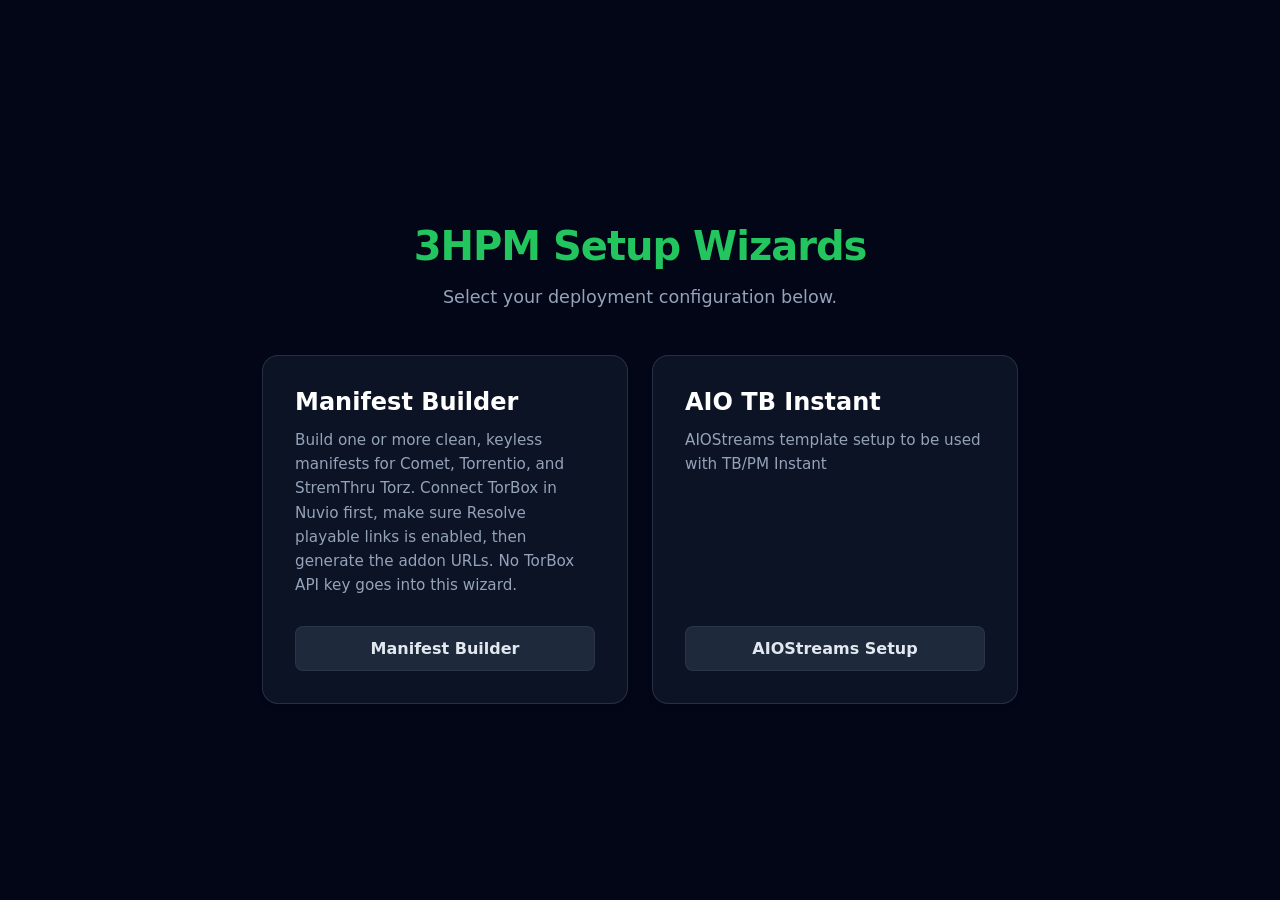
==== index.html @ e45e7532 "Update wizard options and descriptions in index.html" ====
<!DOCTYPE html>
<html lang="en">
<head>
    <meta charset="UTF-8">
    <meta name="viewport" content="width=device-width, initial-scale=1.0">
    <title>3HPM | Nuvio Wizard Hub</title>
    <style>
        body {
            background-color: #020617;
            color: #f5f5f7;
            font-family: Inter, system-ui, -apple-system, sans-serif;
            display: flex;
            flex-direction: column;
            align-items: center;
            justify-content: center;
            min-height: 100vh;
            margin: 0;
            padding: 20px;
            box-sizing: border-box;
        }
        .container {
            text-align: center;
            max-width: 800px;
            width: 100%;
        }
        h1 {
            color: #22c55e;
            font-size: 2.5rem;
            margin-bottom: 8px;
            letter-spacing: -0.025em;
        }
        p.subtitle {
            color: #94a3b8;
            margin-bottom: 48px;
            font-size: 1.1rem;
        }
        .wizard-options {
            display: flex;
            gap: 24px;
            justify-content: center;
            flex-wrap: wrap;
        }
        .card {
            background: rgba(15, 23, 42, 0.8);
            border: 1px solid rgba(148, 163, 184, 0.2);
            border-radius: 16px;
            padding: 32px;
            width: 300px;
            transition: all 0.2s ease-in-out;
            text-decoration: none;
            color: inherit;
            display: flex;
            flex-direction: column;
            justify-content: space-between;
            text-align: left;
            box-shadow: 0 4px 6px -1px rgba(0, 0, 0, 0.1);
        }
        .card:hover {
            transform: translateY(-4px);
            border-color: #22c55e;
            box-shadow: 0 10px 15px -3px rgba(34, 197, 94, 0.2);
        }
        .card h2 {
            margin: 0 0 12px 0;
            color: #ffffff;
            font-size: 1.5rem;
        }
        .card p {
            color: #94a3b8;
            font-size: 0.95rem;
            line-height: 1.6;
            margin: 0;
            flex-grow: 1;
        }
        .btn {
            background: #1e293b;
            color: #e2e8f0;
            border: 1px solid rgba(148, 163, 184, 0.1);
            padding: 12px 20px;
            border-radius: 8px;
            font-weight: 600;
            margin-top: 28px;
            text-align: center;
            transition: all 0.2s;
        }
        .card:hover .btn {
            background: #22c55e;
            color: #020617;
            border-color: #22c55e;
        }
    </style>
</head>
<body>

    <div class="container">
        <h1>3HPM Setup Wizards</h1>
        <p class="subtitle">Select your deployment configuration below.</p>
        
        <div class="wizard-options">
            <a href="standard.html" class="card">
                <div>
                    <h2>Manifest Builder</h2>
                    <p>Build one or more clean, keyless manifests for Comet, Torrentio, and StremThru Torz. Connect TorBox in Nuvio first, make sure Resolve playable links is enabled, then generate the addon URLs. No TorBox API key goes into this wizard.</p>
                </div>
                <div class="btn">Manifest Builder</div>
            </a>

            <a href="Aiotb/index.html" class="card">
                <div>
                    <h2>AIO TB Instant</h2>
                    <p>AIOStreams template setup to be used with TB/PM Instant</p>
                </div>
                <div class="btn">AIOStreams Setup</div>
            </a>
        </div>
    </div>

</body>
</html>
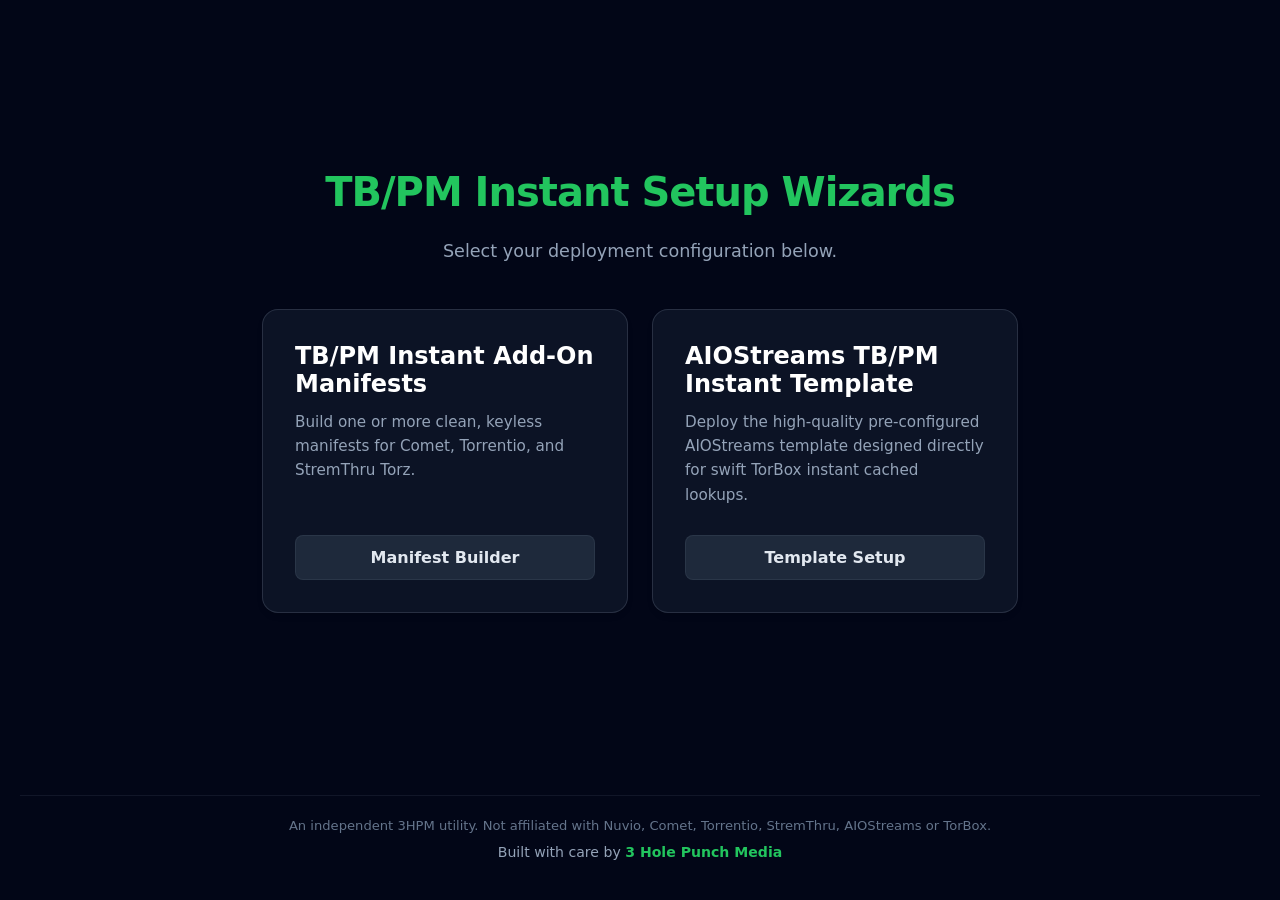
==== commit 39cf15c6: "Update template title in index.html" ====
--- a/index.html
+++ b/index.html
@@ -22,6 +22,11 @@
             text-align: center;
             max-width: 800px;
             width: 100%;
+            flex-grow: 1;
+            display: flex;
+            flex-direction: column;
+            justify-content: center;
+            align-items: center;
         }
         h1 {
             color: #22c55e;
@@ -39,6 +44,7 @@
             gap: 24px;
             justify-content: center;
             flex-wrap: wrap;
+            width: 100%;
         }
         .card {
             background: rgba(15, 23, 42, 0.8);
@@ -88,32 +94,62 @@
             color: #020617;
             border-color: #22c55e;
         }
+        
+        /* New Footer Styling */
+        .pageFooter {
+            margin-top: 60px;
+            padding: 20px 0;
+            width: 100%;
+            text-align: center;
+            border-top: 1px solid rgba(148, 163, 184, 0.1);
+            font-family: Inter, system-ui, sans-serif;
+        }
+        .pageFooter .disclaimer {
+            color: #64748b;
+            font-size: 0.82rem;
+            margin: 0 0 8px 0;
+            line-height: 1.5;
+        }
+        .pageFooter .signoff {
+            color: #94a3b8;
+            font-size: 0.88rem;
+            margin: 0;
+        }
+        .pageFooter .brand-mark {
+            color: #22c55e;
+            font-weight: 600;
+        }
     </style>
 </head>
 <body>
 
     <div class="container">
-        <h1>3HPM Setup Wizards</h1>
+        <h1>TB/PM Instant Setup Wizards</h1>
         <p class="subtitle">Select your deployment configuration below.</p>
         
         <div class="wizard-options">
             <a href="standard.html" class="card">
                 <div>
-                    <h2>Manifest Builder</h2>
-                    <p>Build one or more clean, keyless manifests for Comet, Torrentio, and StremThru Torz. Connect TorBox in Nuvio first, make sure Resolve playable links is enabled, then generate the addon URLs. No TorBox API key goes into this wizard.</p>
+                    <h2>TB/PM Instant Add-On Manifests</h2>
+                    <p>Build one or more clean, keyless manifests for Comet, Torrentio, and StremThru Torz.</p>
                 </div>
                 <div class="btn">Manifest Builder</div>
             </a>
 
             <a href="Aiotb/index.html" class="card">
                 <div>
-                    <h2>AIO TB Instant</h2>
-                    <p>AIOStreams template setup to be used with TB/PM Instant</p>
+                    <h2>AIOStreams TB/PM Instant Template</h2>
+                    <p>Deploy the high-quality pre-configured AIOStreams template designed directly for swift TorBox instant cached lookups.</p>
                 </div>
-                <div class="btn">AIOStreams Setup</div>
+                <div class="btn">Template Setup</div>
             </a>
         </div>
     </div>
 
+    <footer class="pageFooter">
+        <p class="disclaimer">An independent 3HPM utility. Not affiliated with Nuvio, Comet, Torrentio, StremThru, AIOStreams or TorBox.</p>
+        <p class="signoff">Built with care by <span class="brand-mark">3 Hole Punch Media</span></p>
+    </footer>
+
 </body>
 </html>
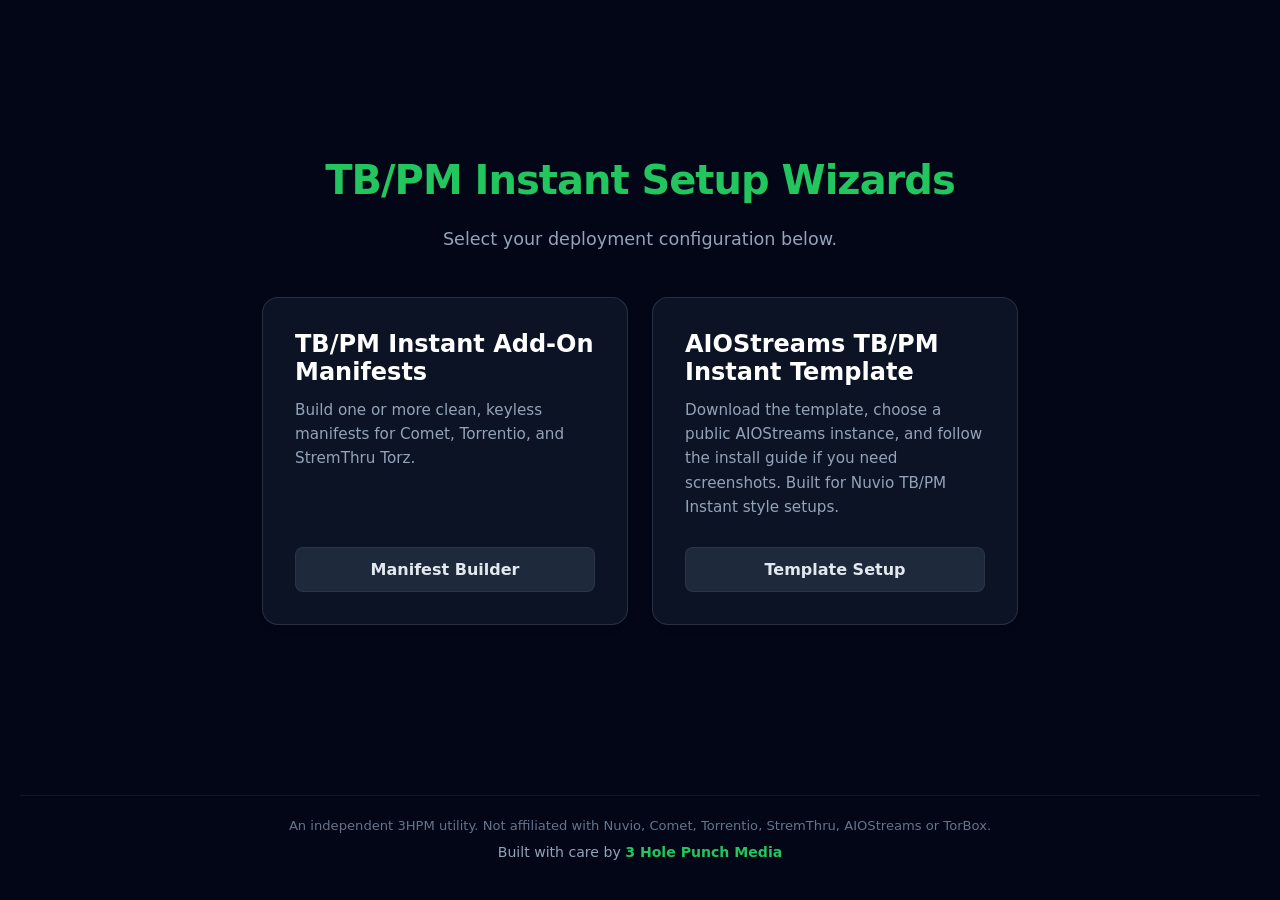
==== commit 607fae1d: "Update description for AIOStreams TB/PM template" ====
--- a/index.html
+++ b/index.html
@@ -139,7 +139,7 @@
             <a href="Aiotb/index.html" class="card">
                 <div>
                     <h2>AIOStreams TB/PM Instant Template</h2>
-                    <p>Deploy the high-quality pre-configured AIOStreams template designed directly for swift TorBox instant cached lookups.</p>
+                    <p>Download the template, choose a public AIOStreams instance, and follow the install guide if you need screenshots. Built for Nuvio TB/PM Instant style setups.</p>
                 </div>
                 <div class="btn">Template Setup</div>
             </a>
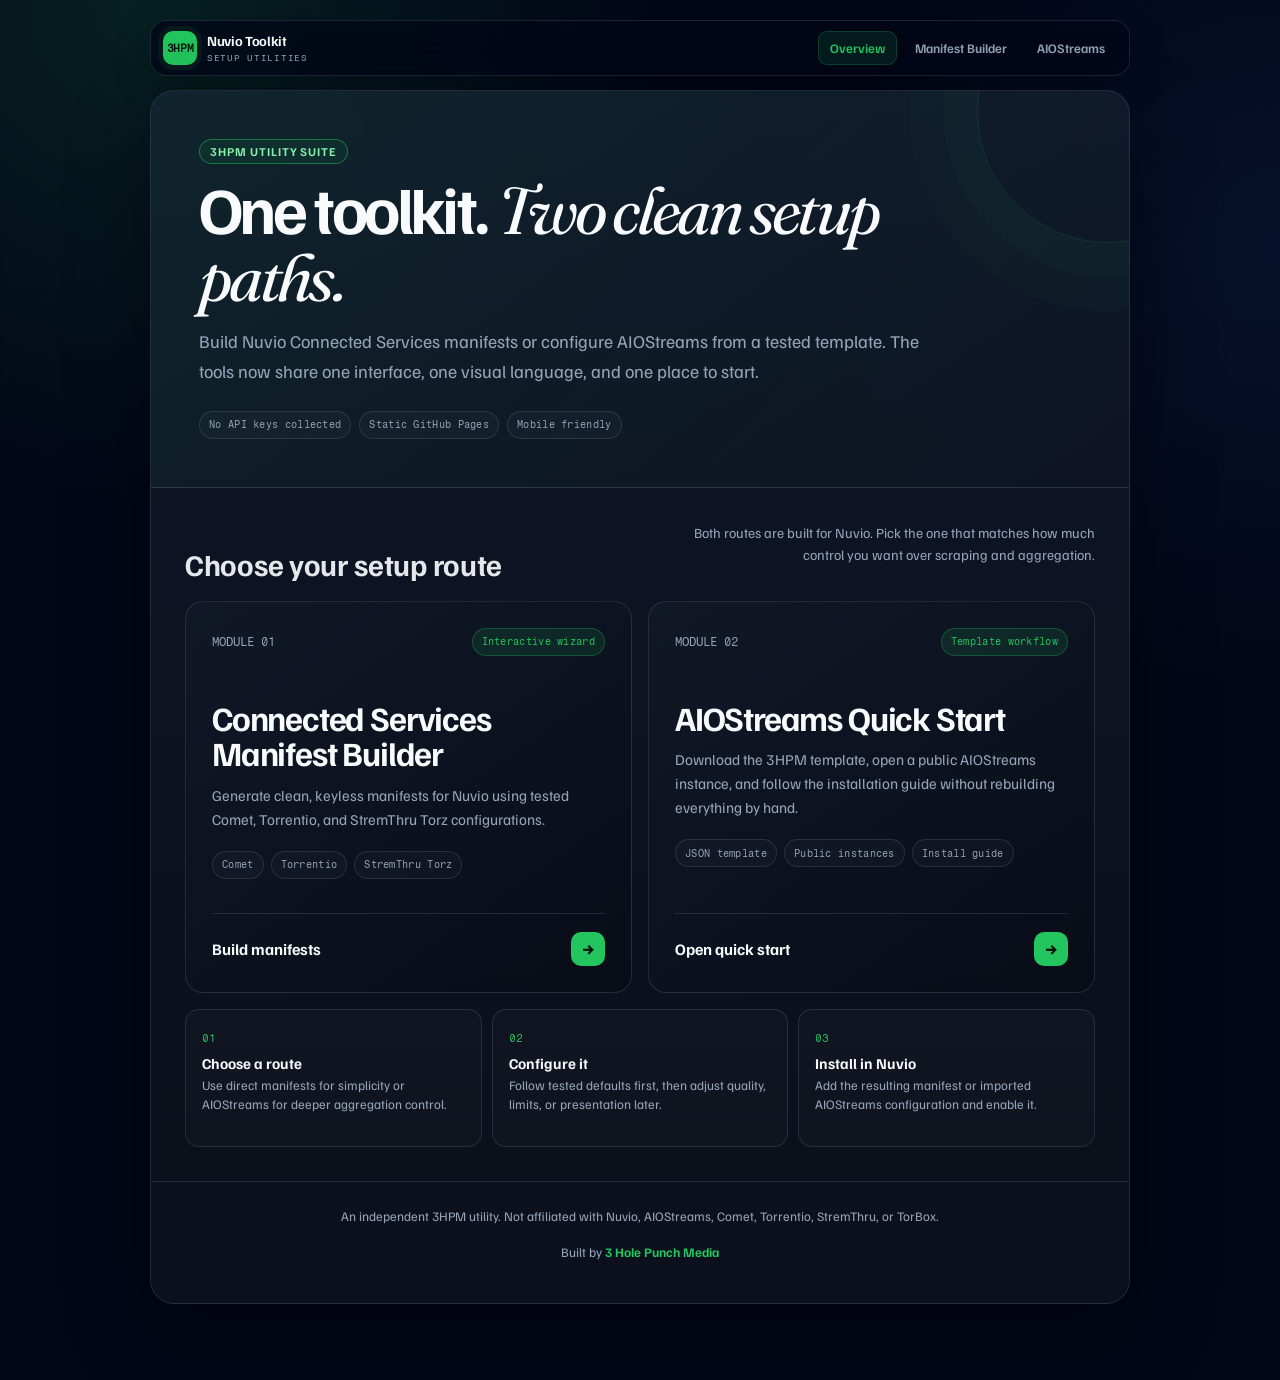
==== commit 7665fdae: "Rebuild toolkit landing page" ====
--- a/index.html
+++ b/index.html
@@ -3,153 +3,122 @@
 <head>
     <meta charset="UTF-8">
     <meta name="viewport" content="width=device-width, initial-scale=1.0">
-    <title>3HPM | Nuvio Wizard Hub</title>
-    <style>
-        body {
-            background-color: #020617;
-            color: #f5f5f7;
-            font-family: Inter, system-ui, -apple-system, sans-serif;
-            display: flex;
-            flex-direction: column;
-            align-items: center;
-            justify-content: center;
-            min-height: 100vh;
-            margin: 0;
-            padding: 20px;
-            box-sizing: border-box;
-        }
-        .container {
-            text-align: center;
-            max-width: 800px;
-            width: 100%;
-            flex-grow: 1;
-            display: flex;
-            flex-direction: column;
-            justify-content: center;
-            align-items: center;
-        }
-        h1 {
-            color: #22c55e;
-            font-size: 2.5rem;
-            margin-bottom: 8px;
-            letter-spacing: -0.025em;
-        }
-        p.subtitle {
-            color: #94a3b8;
-            margin-bottom: 48px;
-            font-size: 1.1rem;
-        }
-        .wizard-options {
-            display: flex;
-            gap: 24px;
-            justify-content: center;
-            flex-wrap: wrap;
-            width: 100%;
-        }
-        .card {
-            background: rgba(15, 23, 42, 0.8);
-            border: 1px solid rgba(148, 163, 184, 0.2);
-            border-radius: 16px;
-            padding: 32px;
-            width: 300px;
-            transition: all 0.2s ease-in-out;
-            text-decoration: none;
-            color: inherit;
-            display: flex;
-            flex-direction: column;
-            justify-content: space-between;
-            text-align: left;
-            box-shadow: 0 4px 6px -1px rgba(0, 0, 0, 0.1);
-        }
-        .card:hover {
-            transform: translateY(-4px);
-            border-color: #22c55e;
-            box-shadow: 0 10px 15px -3px rgba(34, 197, 94, 0.2);
-        }
-        .card h2 {
-            margin: 0 0 12px 0;
-            color: #ffffff;
-            font-size: 1.5rem;
-        }
-        .card p {
-            color: #94a3b8;
-            font-size: 0.95rem;
-            line-height: 1.6;
-            margin: 0;
-            flex-grow: 1;
-        }
-        .btn {
-            background: #1e293b;
-            color: #e2e8f0;
-            border: 1px solid rgba(148, 163, 184, 0.1);
-            padding: 12px 20px;
-            border-radius: 8px;
-            font-weight: 600;
-            margin-top: 28px;
-            text-align: center;
-            transition: all 0.2s;
-        }
-        .card:hover .btn {
-            background: #22c55e;
-            color: #020617;
-            border-color: #22c55e;
-        }
-        
-        /* New Footer Styling */
-        .pageFooter {
-            margin-top: 60px;
-            padding: 20px 0;
-            width: 100%;
-            text-align: center;
-            border-top: 1px solid rgba(148, 163, 184, 0.1);
-            font-family: Inter, system-ui, sans-serif;
-        }
-        .pageFooter .disclaimer {
-            color: #64748b;
-            font-size: 0.82rem;
-            margin: 0 0 8px 0;
-            line-height: 1.5;
-        }
-        .pageFooter .signoff {
-            color: #94a3b8;
-            font-size: 0.88rem;
-            margin: 0;
-        }
-        .pageFooter .brand-mark {
-            color: #22c55e;
-            font-weight: 600;
-        }
-    </style>
+    <meta name="description" content="3HPM setup tools for Nuvio Connected Services and AIOStreams.">
+    <title>3HPM Nuvio Setup Toolkit</title>
+    <link rel="stylesheet" href="global.css">
+    <link rel="stylesheet" href="suite.css">
 </head>
 <body>
+    <div class="suite-shell">
+        <nav class="suite-nav" aria-label="Toolkit navigation">
+            <a class="suite-brand" href="index.html" aria-label="3HPM Nuvio Toolkit home">
+                <span class="suite-mark">3HPM</span>
+                <span class="suite-brand-copy">
+                    <strong>Nuvio Toolkit</strong>
+                    <span>Setup utilities</span>
+                </span>
+            </a>
+            <div class="suite-links">
+                <a class="is-active" href="index.html" aria-current="page">Overview</a>
+                <a href="standard.html">Manifest Builder</a>
+                <a href="Aiotb/index.html">AIOStreams</a>
+            </div>
+        </nav>
 
-    <div class="container">
-        <h1>TB/PM Instant Setup Wizards</h1>
-        <p class="subtitle">Select your deployment configuration below.</p>
-        
-        <div class="wizard-options">
-            <a href="standard.html" class="card">
-                <div>
-                    <h2>TB/PM Instant Add-On Manifests</h2>
-                    <p>Build one or more clean, keyless manifests for Comet, Torrentio, and StremThru Torz.</p>
+        <section class="card">
+            <header class="landing-hero">
+                <span class="tag">3HPM Utility Suite</span>
+                <h1>One toolkit. <em>Two clean setup paths.</em></h1>
+                <p class="lede">Build Nuvio Connected Services manifests or configure AIOStreams from a tested template. The tools now share one interface, one visual language, and one place to start.</p>
+                <div class="suite-proof" aria-label="Toolkit features">
+                    <span>No API keys collected</span>
+                    <span>Static GitHub Pages</span>
+                    <span>Mobile friendly</span>
                 </div>
-                <div class="btn">Manifest Builder</div>
-            </a>
+            </header>
 
-            <a href="Aiotb/index.html" class="card">
-                <div>
-                    <h2>AIOStreams TB/PM Instant Template</h2>
-                    <p>Download the template, choose a public AIOStreams instance, and follow the install guide if you need screenshots. Built for Nuvio TB/PM Instant style setups.</p>
+            <main class="landing-main">
+                <div class="section-heading">
+                    <h2>Choose your setup route</h2>
+                    <p>Both routes are built for Nuvio. Pick the one that matches how much control you want over scraping and aggregation.</p>
                 </div>
-                <div class="btn">Template Setup</div>
-            </a>
-        </div>
+
+                <div class="module-grid">
+                    <a href="standard.html" class="module-card">
+                        <div class="module-card-content">
+                            <div class="module-card-top">
+                                <span class="module-number">MODULE 01</span>
+                                <span class="status-chip">Interactive wizard</span>
+                            </div>
+                            <h3>Connected Services Manifest Builder</h3>
+                            <p>Generate clean, keyless manifests for Nuvio using tested Comet, Torrentio, and StremThru Torz configurations.</p>
+                            <div class="module-tags" aria-label="Supported addons">
+                                <span>Comet</span>
+                                <span>Torrentio</span>
+                                <span>StremThru Torz</span>
+                            </div>
+                        </div>
+                        <div class="module-card-action">
+                            <span>Build manifests</span>
+                            <span class="module-arrow" aria-hidden="true">→</span>
+                        </div>
+                    </a>
+
+                    <a href="Aiotb/index.html" class="module-card">
+                        <div class="module-card-content">
+                            <div class="module-card-top">
+                                <span class="module-number">MODULE 02</span>
+                                <span class="status-chip">Template workflow</span>
+                            </div>
+                            <h3>AIOStreams Quick Start</h3>
+                            <p>Download the 3HPM template, open a public AIOStreams instance, and follow the installation guide without rebuilding everything by hand.</p>
+                            <div class="module-tags" aria-label="AIOStreams workflow features">
+                                <span>JSON template</span>
+                                <span>Public instances</span>
+                                <span>Install guide</span>
+                            </div>
+                        </div>
+                        <div class="module-card-action">
+                            <span>Open quick start</span>
+                            <span class="module-arrow" aria-hidden="true">→</span>
+                        </div>
+                    </a>
+                </div>
+
+                <div class="workflow-strip" aria-label="Toolkit workflow">
+                    <div class="workflow-item">
+                        <span>01</span>
+                        <strong>Choose a route</strong>
+                        <p>Use direct manifests for simplicity or AIOStreams for deeper aggregation control.</p>
+                    </div>
+                    <div class="workflow-item">
+                        <span>02</span>
+                        <strong>Configure it</strong>
+                        <p>Follow tested defaults first, then adjust quality, limits, or presentation later.</p>
+                    </div>
+                    <div class="workflow-item">
+                        <span>03</span>
+                        <strong>Install in Nuvio</strong>
+                        <p>Add the resulting manifest or imported AIOStreams configuration and enable it.</p>
+                    </div>
+                </div>
+            </main>
+
+            <footer>
+                <p>An independent 3HPM utility. Not affiliated with Nuvio, AIOStreams, Comet, Torrentio, StremThru, or TorBox.</p>
+                <p style="margin-top: 4px;">Built by <span>3 Hole Punch Media</span></p>
+            </footer>
+        </section>
     </div>
 
-    <footer class="pageFooter">
-        <p class="disclaimer">An independent 3HPM utility. Not affiliated with Nuvio, Comet, Torrentio, StremThru, AIOStreams or TorBox.</p>
-        <p class="signoff">Built with care by <span class="brand-mark">3 Hole Punch Media</span></p>
-    </footer>
-
+    <script src="https://storage.ko-fi.com/cdn/scripts/overlay-widget.js"></script>
+    <script>
+        kofiWidgetOverlay.draw('threehpm', {
+            'type': 'floating-chat',
+            'floating-chat.donateButton.text': 'Tip Me',
+            'floating-chat.donateButton.background-color': '#ffffff',
+            'floating-chat.donateButton.text-color': '#323842'
+        });
+    </script>
 </body>
 </html>
--- a/global.css
+++ b/global.css
@@ -0,0 +1,403 @@
+/* ==========================================================================
+   3HPM Nuvio/TB Setup Suite - Global Design System (Extended)
+   ========================================================================== */
+
+@import url('https://fonts.googleapis.com/css2?family=Familjen+Grotesk:wght@400;500;600;700&family=Fraunces:ital,opsz,wght@0,9..144,300;0,9..144,400;0,9..144,600;1,9..144,300;1,9..144,400;1,9..144,500&family=Fragment+Mono&display=swap');
+
+:root {
+    --bg: #020617;
+    --panel: rgba(15, 23, 42, 0.88);
+    --panel-2: rgba(30, 41, 59, 0.72);
+    --text: #e5e7eb;
+    --muted: #94a3b8;
+    --green: #22c55e;
+    --green-2: #86efac;
+    --border: rgba(148, 163, 184, 0.2);
+    --shadow: rgba(34, 197, 94, 0.15);
+    --font-sans: 'Familjen Grotesk', Arial, Helvetica, sans-serif;
+    --font-mono: 'Fragment Mono', monospace;
+}
+
+* { 
+    box-sizing: border-box; 
+    margin: 0;
+    padding: 0;
+}
+
+body {
+    margin: 0;
+    min-height: 100vh;
+    font-family: var(--font-sans);
+    background:
+        radial-gradient(circle at 20% 10%, rgba(34, 197, 94, 0.12), transparent 28rem),
+        radial-gradient(circle at 85% 20%, rgba(59, 130, 246, 0.08), transparent 26rem),
+        linear-gradient(180deg, #020617 0%, #0f172a 100%);
+    color: var(--text);
+    display: flex;
+    flex-direction: column;
+    align-items: center;
+    padding: 24px 12px;
+}
+
+/* Base App Wrapper Layout */
+.wrap, .shell {
+    width: min(940px, 100%);
+    margin: 0 auto;
+}
+
+.card {
+    border: 1px solid var(--border);
+    background: var(--panel);
+    border-radius: 24px;
+    overflow: hidden;
+    box-shadow: 0 24px 80px rgba(0, 0, 0, 0.42);
+    backdrop-filter: blur(12px);
+    width: 100%;
+    margin-bottom: 2rem;
+}
+
+/* Header & Banner Uniformity */
+header {
+    padding: 34px 24px 24px;
+    border-bottom: 1px solid var(--border);
+    background: linear-gradient(135deg, rgba(34, 197, 94, 0.08), rgba(15, 23, 42, 0));
+}
+
+.releaseBanner {
+    position: sticky;
+    top: 0;
+    z-index: 50;
+    overflow: hidden;
+    background: #111420;
+    color: #fbf8ef;
+    border-bottom: 2px solid var(--green);
+    font-family: var(--font-mono);
+    font-size: .75rem;
+    text-transform: uppercase;
+    letter-spacing: .08em;
+    white-space: nowrap;
+    width: 100%;
+}
+
+.releaseBannerTrack {
+    display: inline-flex;
+    gap: 2rem;
+    min-width: max-content;
+    padding: .65rem 0;
+    animation: releaseBannerScroll 34s linear infinite;
+}
+
+.releaseBannerTrack span { display: inline-block; padding-left: 2rem; }
+.releaseBanner strong { color: var(--green); }
+
+@keyframes releaseBannerScroll {
+    from { transform: translateX(0); }
+    to { transform: translateX(-50%); }
+}
+
+/* Wizard Visibility States */
+.stepCard.collapsed {
+    display: none !important;
+}
+.stepCard.active {
+    display: block !important;
+}
+
+/* Progress Navigation Bar */
+.progress {
+    margin: 20px 0;
+}
+.progress ol {
+    display: flex;
+    list-style: none;
+    background: rgba(15, 23, 42, 0.6);
+    border: 1px solid var(--border);
+    border-radius: 14px;
+    padding: 4px;
+    gap: 4px;
+}
+.progress li {
+    flex: 1;
+    display: flex;
+    align-items: center;
+    justify-content: center;
+    gap: 8px;
+    padding: 12px 8px;
+    border-radius: 10px;
+    font-size: 13px;
+    font-weight: 600;
+    color: var(--muted);
+    opacity: 0.5;
+    transition: all 0.2s ease;
+}
+.progress li.is-active {
+    opacity: 1;
+    background: rgba(34, 197, 94, 0.1);
+    color: var(--green-2);
+}
+.progress li.is-done {
+    opacity: 0.8;
+    color: var(--green);
+}
+
+/* Step Header Layout */
+.stepHeader {
+    display: flex;
+    align-items: center;
+    gap: 16px;
+    margin-bottom: 20px;
+    padding-bottom: 14px;
+    border-bottom: 1px solid var(--border);
+}
+.stepNumber {
+    font-family: var(--font-mono);
+    font-size: 24px;
+    color: var(--green);
+    font-weight: bold;
+}
+
+/* Headings & Typography Elements */
+h1 {
+    margin: 12px 0;
+    font-size: clamp(28px, 5vw, 44px);
+    line-height: 1.1;
+    letter-spacing: -0.03em;
+    font-weight: 700;
+}
+h1 em {
+    font-family: 'Fraunces', serif;
+    font-style: italic;
+    font-weight: 400;
+}
+h2 {
+    font-size: 20px;
+    letter-spacing: -0.01em;
+    color: var(--text);
+}
+.lede {
+    color: var(--muted);
+    font-size: 16px;
+    line-height: 1.5;
+}
+p { color: var(--muted); line-height: 1.6; margin: 0 0 16px; }
+aside.notice {
+    background: rgba(34, 197, 94, 0.05);
+    border-left: 3px solid var(--green);
+    padding: 12px 16px;
+    border-radius: 0 12px 12px 0;
+    margin: 16px 0;
+}
+aside.notice .stamp {
+    font-family: var(--font-mono);
+    font-size: 11px;
+    text-transform: uppercase;
+    color: var(--green-2);
+    display: block;
+    margin-bottom: 4px;
+}
+
+/* Forms & Input Elements Styling */
+.stepBody { padding: 4px 0; }
+.fieldGroup { display: flex; flex-direction: column; gap: 16px; margin-bottom: 20px; }
+.field { display: flex; flex-direction: column; gap: 6px; }
+.field label, fieldset legend {
+    font-weight: 600;
+    font-size: 14px;
+    color: var(--text);
+}
+fieldset {
+    border: 1px solid var(--border);
+    border-radius: 16px;
+    padding: 16px;
+    margin-bottom: 20px;
+}
+fieldset legend {
+    padding: 0 8px;
+    margin-left: 8px;
+}
+.helperText { font-size: 13px; margin-bottom: 12px; }
+
+/* Form Control Elements styling */
+select, input[type="text"], input[type="number"], textarea {
+    width: 100%;
+    background: #090d16;
+    border: 1px solid var(--border);
+    color: var(--text);
+    padding: 12px 14px;
+    border-radius: 10px;
+    font-family: inherit;
+    font-size: 15px;
+    outline: none;
+    transition: border-color 0.15s ease;
+    -webkit-appearance: none;
+}
+select {
+    background-image: url("data:image/svg+xml;utf8,<svg xmlns='http://www.w3.org/2000/svg' width='24' height='24' viewBox='0 0 24 24' fill='none' stroke='%2394a3b8' stroke-width='2' stroke-linecap='round' stroke-linejoin='round'><polyline points='6 9 12 15 18 9'></polyline></svg>");
+    background-repeat: no-repeat;
+    background-position: right 12px center;
+    background-size: 16px;
+    padding-right: 40px;
+}
+select:focus, input:focus, textarea:focus { border-color: var(--green); }
+small, .miniActions { color: var(--muted); font-size: 12px; margin-top: 4px; }
+
+/* Custom Stacked/Grid Checklist Layouts */
+.setupChecklist { display: flex; flex-direction: column; gap: 10px; margin: 16px 0; }
+.setupChecklist label, .optionsGrid label, .resolutionGrid label {
+    display: flex;
+    align-items: flex-start;
+    gap: 12px;
+    background: rgba(255, 255, 255, 0.02);
+    border: 1px solid var(--border);
+    padding: 14px;
+    border-radius: 12px;
+    cursor: pointer;
+    font-size: 14px;
+    transition: all 0.15s ease;
+}
+.setupChecklist label:hover, .optionsGrid label:hover, .resolutionGrid label:hover {
+    border-color: rgba(34, 197, 94, 0.3);
+    background: rgba(34, 197, 94, 0.02);
+}
+.setupChecklist input[type="checkbox"], 
+.optionsGrid input[type="checkbox"], 
+.resolutionGrid input[type="checkbox"] {
+    accent-color: var(--green);
+    width: 18px;
+    height: 18px;
+    flex-shrink: 0;
+    margin-top: 2px;
+}
+
+/* Resolution Selection Grid Matrix */
+.resolutionGrid {
+    display: grid;
+    grid-template-columns: repeat(auto-fill, minmax(120px, 1fr));
+    gap: 8px;
+}
+.resolutionGrid label {
+    flex-direction: column;
+    align-items: center;
+    text-align: center;
+    padding: 10px;
+}
+.resolutionGrid label small { display: block; margin-top: 2px; color: var(--muted); }
+
+/* Option Toggles Layout Grid */
+.optionsGrid {
+    display: grid;
+    grid-template-columns: repeat(auto-fit, minmax(200px, 1fr));
+    gap: 10px;
+}
+
+/* Interactive Wizard Buttons Container */
+.stepActions {
+    display: flex;
+    gap: 12px;
+    margin-top: 20px;
+}
+.btn.primary, .download {
+    display: inline-flex;
+    align-items: center;
+    justify-content: center;
+    width: 100%;
+    min-height: 52px;
+    border-radius: 12px;
+    background: var(--green);
+    color: #020617;
+    text-decoration: none;
+    font-weight: 700;
+    font-size: 16px;
+    border: none;
+    cursor: pointer;
+    box-shadow: 0 12px 24px var(--shadow);
+    transition: transform 140ms ease, filter 140ms ease;
+}
+.btn.ghost {
+    background: rgba(255, 255, 255, 0.05);
+    border: 1px solid var(--border);
+    color: var(--text);
+    width: auto;
+    padding: 0 24px;
+}
+.btn:hover { transform: translateY(-1px); filter: brightness(1.08); }
+.miniActions { display: flex; gap: 8px; margin-top: 8px; }
+.smallBtn {
+    background: rgba(255, 255, 255, 0.05);
+    border: 1px solid var(--border);
+    color: var(--text);
+    padding: 4px 10px;
+    border-radius: 6px;
+    cursor: pointer;
+}
+
+/* Details Dropdown Wrapper */
+details.advanced {
+    border: 1px solid var(--border);
+    border-radius: 12px;
+    padding: 12px;
+    margin-bottom: 20px;
+}
+details.advanced summary { cursor: pointer; font-weight: 600; font-size: 14px; color: var(--text); }
+.advancedBody { margin-top: 12px; padding-top: 12px; border-top: 1px solid var(--border); }
+
+/* Output Code & QR Layout Systems */
+.manifestBox {
+    background: #060913;
+    border: 1px solid var(--border);
+    border-radius: 14px;
+    padding: 16px;
+    margin-bottom: 20px;
+}
+.manifestHeader {
+    display: flex;
+    justify-content: space-between;
+    font-size: 12px;
+    font-family: var(--font-mono);
+    color: var(--muted);
+    border-bottom: 1px solid var(--border);
+    padding-bottom: 8px;
+    margin-bottom: 14px;
+}
+.manifestCard { margin-bottom: 16px; }
+.manifestCard label { display: block; font-size: 13px; font-weight: bold; margin-bottom: 4px; }
+.manifestCard textarea { font-family: var(--font-mono); font-size: 13px; height: 70px; resize: none; background: #0c111d; color: var(--green-2); }
+
+/* QR Code & Layout Mechanics */
+.installGrid { display: flex; flex-direction: column; align-items: center; gap: 16px; margin: 24px 0; }
+.qrWrap { text-align: center; max-width: 240px; }
+.qrFrame { background: white; padding: 12px; border-radius: 12px; margin: 8px 0; }
+.qrFrame img { width: 100%; height: auto; display: block; }
+.finalSteps h3 { margin-bottom: 12px; font-size: 16px; color: var(--text); }
+.finalSteps ol { list-style: none; display: flex; flex-direction: column; gap: 10px; }
+.finalSteps li { display: flex; gap: 12px; font-size: 14px; }
+.finalSteps .num { background: rgba(34, 197, 94, 0.15); color: var(--green-2); width: 22px; height: 22px; display: inline-flex; align-items: center; justify-content: center; border-radius: 999px; font-size: 12px; font-weight: bold; flex-shrink: 0; }
+
+.tag, .step-label {
+    display: inline-flex;
+    align-items: center;
+    color: var(--green-2);
+    border: 1px solid rgba(34, 197, 94, 0.3);
+    background: rgba(34, 197, 94, 0.05);
+    padding: 4px 10px;
+    border-radius: 999px;
+    font-size: 12px;
+    font-weight: 700;
+    text-transform: uppercase;
+}
+
+footer, .pageFooter {
+    padding: 24px 16px;
+    color: var(--muted);
+    font-size: 13px;
+    text-align: center;
+    border-top: 1px solid var(--border);
+    background: rgba(15, 23, 42, 0.2);
+}
+
+@media (max-width: 600px) {
+    .progress ol { display: none; } /* Hide raw progression lists on compact displays */
+    .stepHeader { gap: 10px; }
+    .stepActions { flex-direction: column; }
+    .btn.ghost { width: 100%; }
+}
--- a/suite.css
+++ b/suite.css
@@ -0,0 +1,789 @@
+/* 3HPM Nuvio Toolkit: shared presentation layer */
+
+:root {
+    --suite-bg: #020617;
+    --suite-surface: rgba(11, 15, 25, 0.88);
+    --suite-surface-strong: #0b0f19;
+    --suite-card: #111827;
+    --suite-card-hover: #152033;
+    --suite-input: #070b14;
+    --suite-text: #f8fafc;
+    --suite-muted: #94a3b8;
+    --suite-accent: #22c55e;
+    --suite-accent-strong: #16a34a;
+    --suite-accent-soft: rgba(34, 197, 94, 0.12);
+    --suite-border: rgba(148, 163, 184, 0.18);
+    --suite-border-strong: rgba(34, 197, 94, 0.42);
+    --suite-danger: #fca5a5;
+    --suite-shadow: 0 28px 80px rgba(0, 0, 0, 0.42);
+}
+
+html {
+    scroll-behavior: smooth;
+}
+
+body {
+    position: relative;
+    isolation: isolate;
+    overflow-x: hidden;
+    background:
+        radial-gradient(circle at 12% 0%, rgba(34, 197, 94, 0.14), transparent 32rem),
+        radial-gradient(circle at 100% 18%, rgba(59, 130, 246, 0.09), transparent 28rem),
+        var(--suite-bg);
+    color: var(--suite-text);
+    padding: 20px 12px 44px;
+}
+
+body::before {
+    content: "";
+    position: fixed;
+    inset: 0;
+    z-index: -1;
+    pointer-events: none;
+    opacity: 0.22;
+    background-image:
+        linear-gradient(rgba(148, 163, 184, 0.04) 1px, transparent 1px),
+        linear-gradient(90deg, rgba(148, 163, 184, 0.04) 1px, transparent 1px);
+    background-size: 36px 36px;
+    mask-image: linear-gradient(to bottom, black, transparent 82%);
+}
+
+a {
+    color: inherit;
+}
+
+button,
+a {
+    -webkit-tap-highlight-color: transparent;
+}
+
+button:focus-visible,
+a:focus-visible,
+input:focus-visible,
+select:focus-visible,
+textarea:focus-visible,
+summary:focus-visible {
+    outline: 3px solid rgba(34, 197, 94, 0.38);
+    outline-offset: 3px;
+}
+
+.suite-shell,
+.shell,
+.wrap,
+.site-wrapper {
+    width: min(100%, 980px);
+    max-width: 980px;
+    margin-inline: auto;
+}
+
+.suite-nav {
+    display: flex;
+    align-items: center;
+    justify-content: space-between;
+    gap: 18px;
+    margin-bottom: 14px;
+    padding: 10px 12px;
+    border: 1px solid var(--suite-border);
+    border-radius: 16px;
+    background: rgba(2, 6, 23, 0.72);
+    box-shadow: 0 12px 40px rgba(0, 0, 0, 0.2);
+    backdrop-filter: blur(14px);
+}
+
+.suite-brand {
+    display: inline-flex;
+    align-items: center;
+    gap: 10px;
+    min-width: max-content;
+    text-decoration: none;
+    font-weight: 700;
+    letter-spacing: -0.02em;
+}
+
+.suite-mark {
+    display: grid;
+    place-items: center;
+    width: 34px;
+    height: 34px;
+    border-radius: 10px;
+    color: #03110a;
+    background: var(--suite-accent);
+    font-family: var(--font-mono);
+    font-size: 11px;
+    font-weight: 800;
+    box-shadow: 0 0 0 5px rgba(34, 197, 94, 0.08);
+}
+
+.suite-brand-copy {
+    display: flex;
+    flex-direction: column;
+    line-height: 1.05;
+}
+
+.suite-brand-copy strong {
+    font-size: 14px;
+}
+
+.suite-brand-copy span {
+    margin-top: 4px;
+    color: var(--suite-muted);
+    font-family: var(--font-mono);
+    font-size: 9px;
+    font-weight: 400;
+    letter-spacing: 0.08em;
+    text-transform: uppercase;
+}
+
+.suite-links {
+    display: flex;
+    flex-wrap: wrap;
+    justify-content: flex-end;
+    gap: 6px;
+}
+
+.suite-links a {
+    padding: 8px 11px;
+    border: 1px solid transparent;
+    border-radius: 9px;
+    color: var(--suite-muted);
+    font-size: 13px;
+    font-weight: 600;
+    text-decoration: none;
+    transition: 160ms ease;
+}
+
+.suite-links a:hover {
+    color: var(--suite-text);
+    background: rgba(255, 255, 255, 0.035);
+}
+
+.suite-links a.is-active {
+    color: var(--suite-accent);
+    border-color: rgba(34, 197, 94, 0.22);
+    background: var(--suite-accent-soft);
+}
+
+.card {
+    border-color: var(--suite-border);
+    border-radius: 24px;
+    background: linear-gradient(180deg, rgba(15, 23, 42, 0.95), var(--suite-surface-strong));
+    box-shadow: var(--suite-shadow);
+}
+
+.tool-hero,
+.landing-hero {
+    position: relative;
+    overflow: hidden;
+    padding: clamp(26px, 5vw, 48px);
+}
+
+.tool-hero::after,
+.landing-hero::after {
+    content: "";
+    position: absolute;
+    top: -110px;
+    right: -110px;
+    width: 260px;
+    height: 260px;
+    border: 1px solid rgba(34, 197, 94, 0.16);
+    border-radius: 50%;
+    box-shadow:
+        0 0 0 34px rgba(34, 197, 94, 0.03),
+        0 0 0 68px rgba(34, 197, 94, 0.02);
+    pointer-events: none;
+}
+
+.landing-hero h1,
+.tool-hero h1 {
+    max-width: 760px;
+    font-size: clamp(34px, 7vw, 66px);
+    line-height: 0.98;
+    letter-spacing: -0.055em;
+}
+
+.tool-hero h1 {
+    font-size: clamp(32px, 6vw, 56px);
+}
+
+.landing-hero .lede,
+.tool-hero .lede,
+.landing-hero .lead,
+.tool-hero .lead {
+    max-width: 720px;
+    margin-top: 18px;
+    font-size: clamp(15px, 2vw, 18px);
+    line-height: 1.65;
+}
+
+.eyebrow,
+.tag,
+.step-label,
+.ribbon {
+    border-color: rgba(34, 197, 94, 0.5);
+    background: rgba(34, 197, 94, 0.07);
+    letter-spacing: 0.08em;
+}
+
+.suite-proof {
+    display: flex;
+    flex-wrap: wrap;
+    gap: 8px;
+    margin-top: 24px;
+}
+
+.suite-proof span,
+.module-tags span,
+.status-chip {
+    display: inline-flex;
+    align-items: center;
+    min-height: 28px;
+    padding: 5px 9px;
+    border: 1px solid var(--suite-border);
+    border-radius: 999px;
+    color: var(--suite-muted);
+    background: rgba(255, 255, 255, 0.025);
+    font-family: var(--font-mono);
+    font-size: 10px;
+    letter-spacing: 0.03em;
+}
+
+.status-chip {
+    color: var(--suite-accent);
+    border-color: rgba(34, 197, 94, 0.28);
+    background: var(--suite-accent-soft);
+}
+
+.landing-main {
+    display: block;
+    padding: clamp(18px, 4vw, 34px);
+}
+
+.section-heading {
+    display: flex;
+    align-items: flex-end;
+    justify-content: space-between;
+    gap: 20px;
+    margin-bottom: 18px;
+}
+
+.section-heading h2 {
+    margin: 0;
+    font-size: clamp(22px, 4vw, 30px);
+}
+
+.section-heading p {
+    max-width: 430px;
+    color: var(--suite-muted);
+    font-size: 14px;
+    text-align: right;
+}
+
+.module-grid {
+    display: grid;
+    grid-template-columns: repeat(2, minmax(0, 1fr));
+    gap: 16px;
+}
+
+.module-card {
+    position: relative;
+    display: flex;
+    flex-direction: column;
+    justify-content: space-between;
+    min-height: 310px;
+    overflow: hidden;
+    padding: 26px;
+    border: 1px solid var(--suite-border);
+    border-radius: 18px;
+    background: linear-gradient(145deg, rgba(17, 24, 39, 0.98), rgba(8, 13, 23, 0.95));
+    text-decoration: none;
+    transition: 180ms ease;
+}
+
+.module-card::after {
+    content: "";
+    position: absolute;
+    inset: auto -18% -60% 36%;
+    height: 210px;
+    border-radius: 50%;
+    background: rgba(34, 197, 94, 0.08);
+    filter: blur(22px);
+    transition: 180ms ease;
+}
+
+.module-card:hover {
+    transform: translateY(-4px);
+    border-color: var(--suite-border-strong);
+    background: linear-gradient(145deg, var(--suite-card-hover), rgba(8, 13, 23, 0.98));
+    box-shadow: 0 20px 50px rgba(0, 0, 0, 0.28);
+}
+
+.module-card:hover::after {
+    background: rgba(34, 197, 94, 0.14);
+}
+
+.module-card-content,
+.module-card-action {
+    position: relative;
+    z-index: 1;
+}
+
+.module-card-top {
+    display: flex;
+    align-items: center;
+    justify-content: space-between;
+    gap: 14px;
+    margin-bottom: 44px;
+}
+
+.module-number {
+    color: var(--suite-muted);
+    font-family: var(--font-mono);
+    font-size: 12px;
+}
+
+.module-card h3 {
+    max-width: 420px;
+    margin: 0 0 12px;
+    font-size: clamp(24px, 4vw, 34px);
+    line-height: 1.05;
+    letter-spacing: -0.035em;
+}
+
+.module-card p {
+    max-width: 500px;
+    color: var(--suite-muted);
+    font-size: 15px;
+    line-height: 1.6;
+}
+
+.module-tags {
+    display: flex;
+    flex-wrap: wrap;
+    gap: 7px;
+    margin-top: 20px;
+}
+
+.module-card-action {
+    display: flex;
+    align-items: center;
+    justify-content: space-between;
+    gap: 12px;
+    margin-top: 34px;
+    padding-top: 18px;
+    border-top: 1px solid var(--suite-border);
+    font-weight: 700;
+}
+
+.module-arrow {
+    display: grid;
+    place-items: center;
+    width: 34px;
+    height: 34px;
+    border-radius: 10px;
+    color: #03110a;
+    background: var(--suite-accent);
+    transition: 180ms ease;
+}
+
+.module-card:hover .module-arrow {
+    transform: translateX(3px);
+}
+
+.workflow-strip {
+    display: grid;
+    grid-template-columns: repeat(3, 1fr);
+    gap: 10px;
+    margin-top: 16px;
+}
+
+.workflow-item {
+    padding: 16px;
+    border: 1px solid var(--suite-border);
+    border-radius: 14px;
+    background: rgba(255, 255, 255, 0.018);
+}
+
+.workflow-item span {
+    color: var(--suite-accent);
+    font-family: var(--font-mono);
+    font-size: 11px;
+}
+
+.workflow-item strong {
+    display: block;
+    margin: 8px 0 4px;
+    font-size: 15px;
+}
+
+.workflow-item p {
+    color: var(--suite-muted);
+    font-size: 13px;
+    line-height: 1.45;
+}
+
+.releaseBanner {
+    margin: 0 0 14px;
+    padding: 12px 16px;
+    border: 1px solid rgba(34, 197, 94, 0.25);
+    border-radius: 14px;
+    background: rgba(3, 7, 18, 0.86);
+    box-shadow: 0 10px 30px rgba(0, 0, 0, 0.18);
+}
+
+.releaseBannerTrack {
+    max-width: 900px;
+    margin-inline: auto;
+    line-height: 1.5;
+}
+
+.progress {
+    padding: 18px 24px 0;
+    margin: 0;
+}
+
+.progress ol {
+    gap: 5px;
+    padding: 5px;
+    border-radius: 13px;
+}
+
+.progress li {
+    display: flex;
+    align-items: center;
+    justify-content: center;
+    gap: 7px;
+    min-height: 44px;
+    padding: 8px 10px;
+}
+
+.progress .num {
+    font-family: var(--font-mono);
+    font-size: 10px;
+}
+
+.wizardFlow {
+    padding: 0 24px 24px !important;
+}
+
+.stepCard.active {
+    padding: 26px 0 0 !important;
+}
+
+.stepHeader {
+    display: flex;
+    padding: 0;
+    border: 0;
+    align-items: center;
+    gap: 14px;
+    margin-bottom: 20px;
+}
+
+.stepNumber {
+    display: grid;
+    place-items: center;
+    width: 42px;
+    height: 42px;
+    flex: 0 0 auto;
+    border: 1px solid rgba(34, 197, 94, 0.36);
+    border-radius: 12px;
+    background: var(--suite-accent-soft);
+}
+
+.stepBody > p {
+    margin-bottom: 18px;
+    color: var(--suite-muted);
+}
+
+.setupChecklist label,
+.optionsGrid label,
+.resolutionGrid label,
+.addonChoice {
+    background: rgba(255, 255, 255, 0.018);
+}
+
+.setupChecklist label:hover,
+.optionsGrid label:hover,
+.resolutionGrid label:hover {
+    border-color: rgba(34, 197, 94, 0.3);
+}
+
+.settingsGrid {
+    display: grid;
+    grid-template-columns: repeat(2, minmax(0, 1fr));
+    gap: 12px;
+    margin-bottom: 24px;
+}
+
+.miniActions,
+.addonPickerActions {
+    display: flex;
+    flex-wrap: wrap;
+    gap: 8px;
+    margin-top: 12px;
+}
+
+.advanced {
+    margin-bottom: 22px;
+    border: 1px solid var(--suite-border);
+    border-radius: 12px;
+    background: rgba(255, 255, 255, 0.015);
+}
+
+.advanced summary {
+    cursor: pointer;
+    padding: 14px 16px;
+    color: var(--suite-text);
+    font-weight: 700;
+}
+
+.advancedBody {
+    padding: 0 16px 16px;
+    color: var(--suite-muted);
+    font-size: 13px;
+}
+
+.advancedBody p {
+    margin-bottom: 12px;
+}
+
+.stepActions {
+    align-items: stretch;
+}
+
+.btn,
+.download,
+.card-action-btn {
+    min-height: 50px;
+    border-radius: 11px;
+}
+
+.btn.primary,
+a.download,
+.card-action-btn {
+    background: linear-gradient(180deg, #2bd86a, var(--suite-accent));
+    box-shadow: 0 10px 26px rgba(34, 197, 94, 0.12);
+}
+
+.btn.ghost {
+    background: rgba(255, 255, 255, 0.02);
+}
+
+.btn:disabled {
+    cursor: not-allowed;
+    opacity: 0.45;
+    filter: none;
+    transform: none;
+}
+
+.manifestCard {
+    background: rgba(255, 255, 255, 0.018);
+}
+
+.installGrid {
+    display: grid;
+    place-items: center;
+    padding: 24px;
+    border: 1px solid var(--suite-border);
+    border-radius: 14px;
+    background: rgba(255, 255, 255, 0.015);
+}
+
+.finalSteps {
+    margin-top: 18px;
+    padding: 20px;
+    border: 1px solid var(--suite-border);
+    border-radius: 14px;
+    background: rgba(255, 255, 255, 0.015);
+}
+
+.finalSteps ol {
+    padding-left: 20px;
+}
+
+.finalSteps a {
+    color: var(--suite-accent);
+}
+
+.quick-start-main {
+    display: grid;
+    grid-template-columns: repeat(3, minmax(0, 1fr));
+    gap: 14px;
+    padding: 24px;
+}
+
+.quick-step {
+    min-height: 100%;
+    padding: 20px;
+    border: 1px solid var(--suite-border);
+    border-radius: 16px;
+    background: rgba(255, 255, 255, 0.018);
+}
+
+.quick-step h2 {
+    margin-top: 16px;
+}
+
+.quick-step p {
+    color: var(--suite-muted);
+    font-size: 14px;
+    line-height: 1.55;
+}
+
+.quick-step .download,
+.quick-step .instance-list {
+    margin-top: 18px;
+}
+
+.template-url {
+    margin-top: 10px;
+}
+
+.instance-list {
+    gap: 9px;
+}
+
+.instance-card {
+    padding: 10px;
+    border: 1px solid var(--suite-border);
+    border-radius: 12px;
+    background: rgba(255, 255, 255, 0.014);
+}
+
+.instance-card .download {
+    margin-top: 0;
+}
+
+.instance-card.is-unavailable {
+    opacity: 0.64;
+}
+
+.instance-card.is-unavailable .download {
+    color: var(--suite-muted);
+    background: rgba(255, 255, 255, 0.06);
+    box-shadow: none;
+}
+
+.guide-callout {
+    margin-top: 22px;
+    padding: 16px;
+    border: 1px solid rgba(34, 197, 94, 0.28);
+    border-radius: 13px;
+    background: var(--suite-accent-soft);
+    font-size: 14px;
+    line-height: 1.55;
+}
+
+.guide-callout a {
+    color: var(--suite-accent);
+    font-weight: 700;
+}
+
+.pageFooter,
+footer {
+    margin-top: 0;
+    border-top-color: var(--suite-border);
+}
+
+.pageFooter span,
+footer span {
+    color: var(--suite-accent);
+    font-weight: 700;
+}
+
+@media (max-width: 820px) {
+    .suite-nav {
+        align-items: flex-start;
+        flex-direction: column;
+    }
+
+    .suite-links {
+        width: 100%;
+        justify-content: flex-start;
+    }
+
+    .module-grid,
+    .quick-start-main {
+        grid-template-columns: 1fr;
+    }
+
+    .module-card {
+        min-height: auto;
+    }
+
+    .workflow-strip {
+        grid-template-columns: 1fr;
+    }
+
+    .section-heading {
+        align-items: flex-start;
+        flex-direction: column;
+    }
+
+    .section-heading p {
+        text-align: left;
+    }
+}
+
+@media (max-width: 580px) {
+    body {
+        padding: 10px 8px 28px;
+    }
+
+    .suite-nav {
+        border-radius: 14px;
+    }
+
+    .suite-links {
+        display: grid;
+        grid-template-columns: repeat(3, 1fr);
+    }
+
+    .suite-links a {
+        padding-inline: 7px;
+        text-align: center;
+        font-size: 11px;
+    }
+
+    .landing-hero,
+    .tool-hero {
+        padding: 26px 20px;
+    }
+
+    .landing-main,
+    .quick-start-main,
+    .progress {
+        padding-inline: 16px;
+    }
+
+    .wizardFlow {
+        padding-inline: 16px !important;
+    }
+
+    .settingsGrid {
+        grid-template-columns: 1fr;
+    }
+
+    .stepActions {
+        flex-direction: column-reverse;
+    }
+
+    .stepActions .btn,
+    .btn.ghost {
+        width: 100%;
+    }
+
+    .progress .title {
+        display: none;
+    }
+}
+
+@media (prefers-reduced-motion: reduce) {
+    *,
+    *::before,
+    *::after {
+        scroll-behavior: auto !important;
+        transition-duration: 0.01ms !important;
+        animation-duration: 0.01ms !important;
+        animation-iteration-count: 1 !important;
+    }
+}
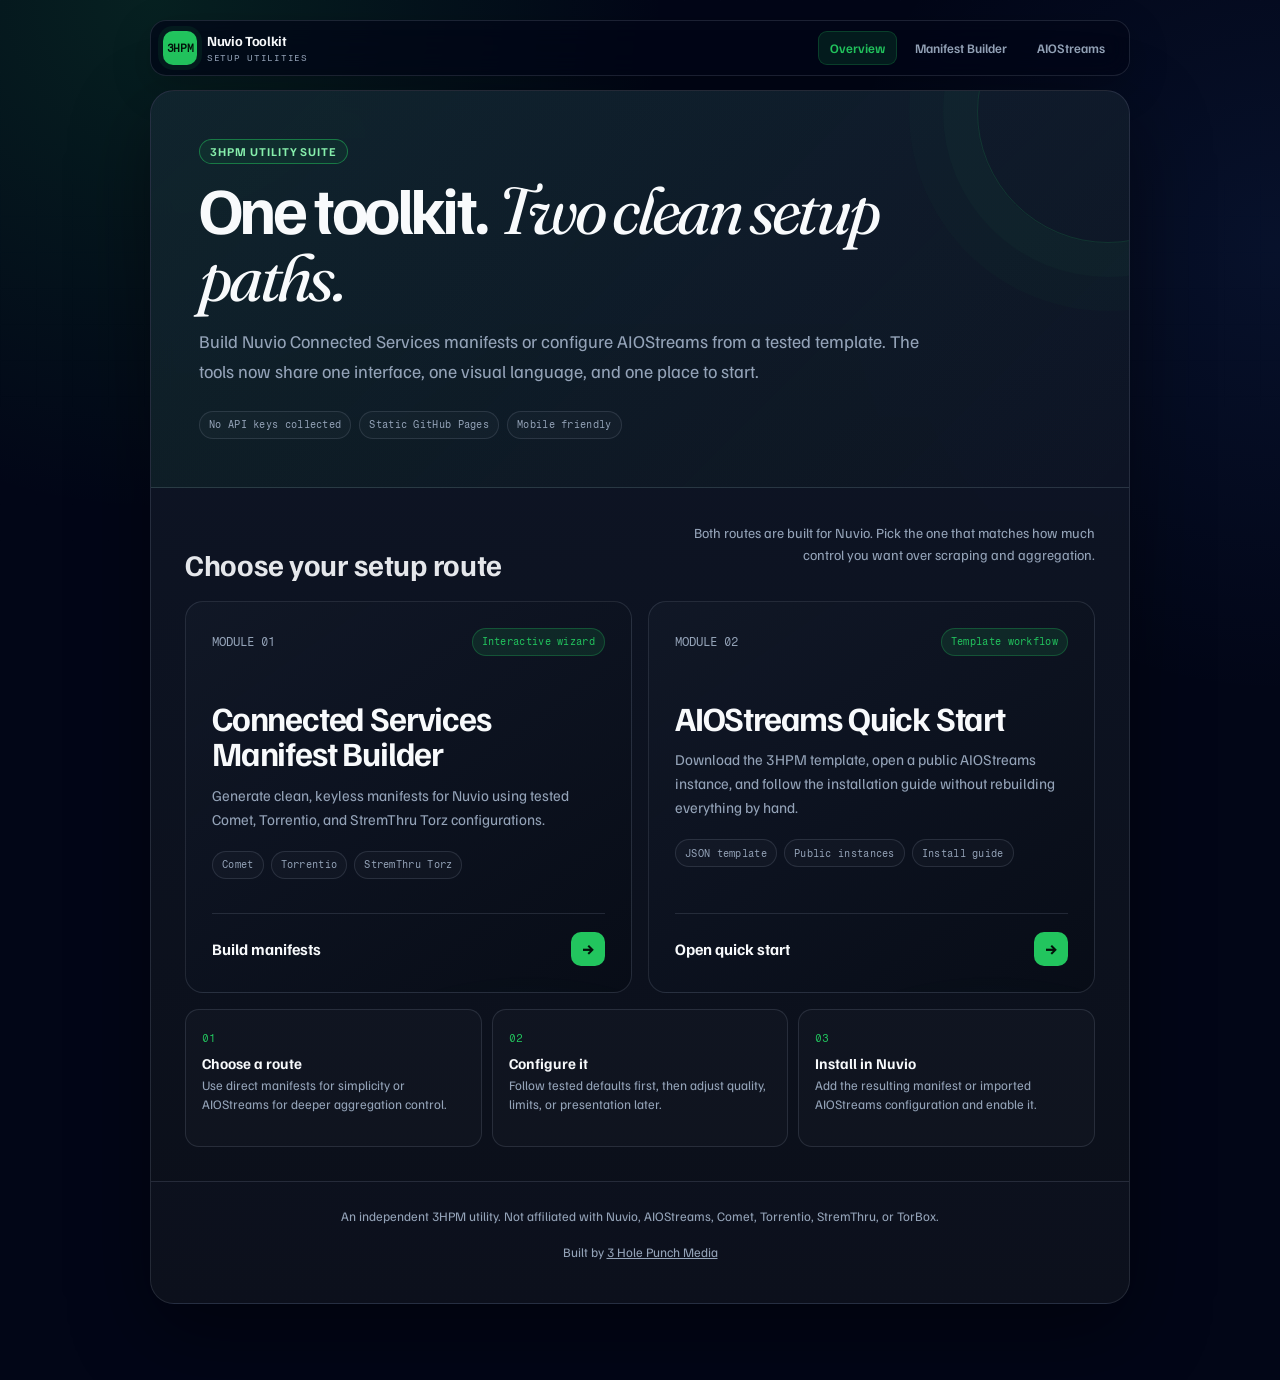
==== commit b3b8f17e: "Link footer credit to 3hpm.ca" ====
--- a/index.html
+++ b/index.html
@@ -106,7 +106,7 @@
 
             <footer>
                 <p>An independent 3HPM utility. Not affiliated with Nuvio, AIOStreams, Comet, Torrentio, StremThru, or TorBox.</p>
-                <p style="margin-top: 4px;">Built by <span>3 Hole Punch Media</span></p>
+                <p style="margin-top: 4px;">Built by <a href="https://3hpm.ca" target="_blank" rel="noopener noreferrer">3 Hole Punch Media</a></p>
             </footer>
         </section>
     </div>
@@ -115,7 +115,7 @@
     <script>
         kofiWidgetOverlay.draw('threehpm', {
             'type': 'floating-chat',
-            'floating-chat.donateButton.text': 'Tip Me',
+            'floating-chat.donateButton.text': 'Tip 3HPM',
             'floating-chat.donateButton.background-color': '#ffffff',
             'floating-chat.donateButton.text-color': '#323842'
         });
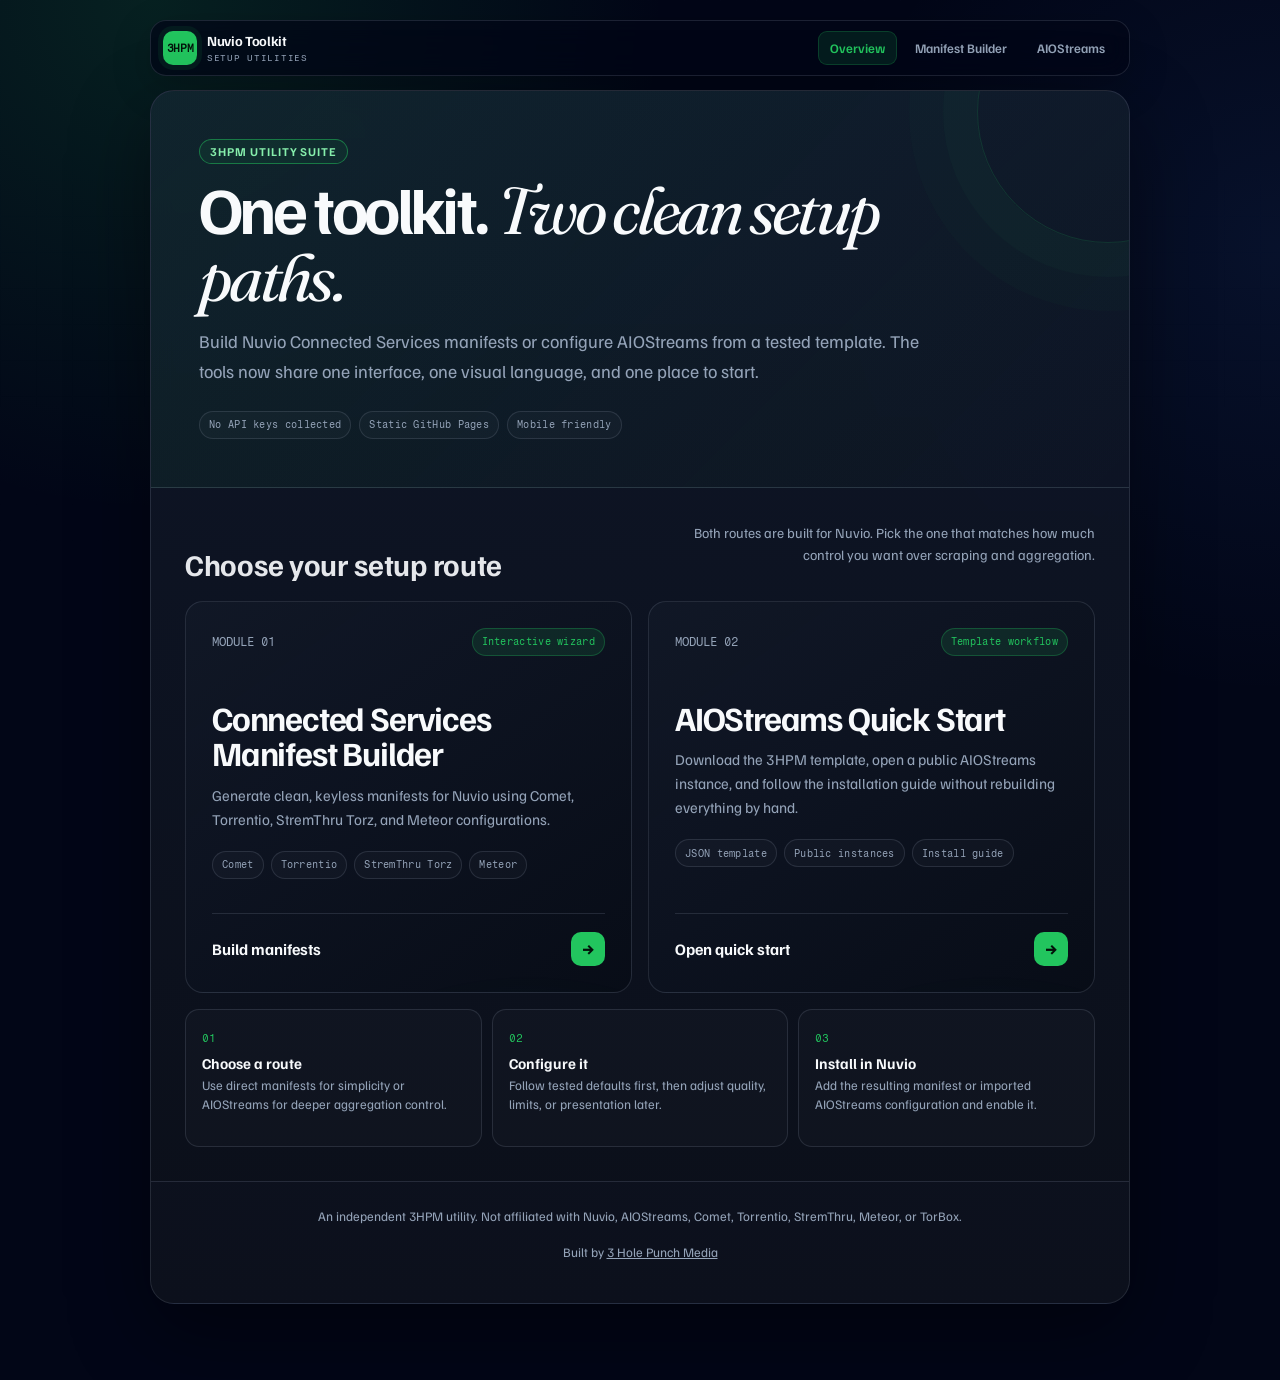
==== commit 57957230: "Add Meteor to toolkit overview" ====
--- a/index.html
+++ b/index.html
@@ -51,11 +51,12 @@
                                 <span class="status-chip">Interactive wizard</span>
                             </div>
                             <h3>Connected Services Manifest Builder</h3>
-                            <p>Generate clean, keyless manifests for Nuvio using tested Comet, Torrentio, and StremThru Torz configurations.</p>
+                            <p>Generate clean, keyless manifests for Nuvio using Comet, Torrentio, StremThru Torz, and Meteor configurations.</p>
                             <div class="module-tags" aria-label="Supported addons">
                                 <span>Comet</span>
                                 <span>Torrentio</span>
                                 <span>StremThru Torz</span>
+                                <span>Meteor</span>
                             </div>
                         </div>
                         <div class="module-card-action">
@@ -105,7 +106,7 @@
             </main>
 
             <footer>
-                <p>An independent 3HPM utility. Not affiliated with Nuvio, AIOStreams, Comet, Torrentio, StremThru, or TorBox.</p>
+                <p>An independent 3HPM utility. Not affiliated with Nuvio, AIOStreams, Comet, Torrentio, StremThru, Meteor, or TorBox.</p>
                 <p style="margin-top: 4px;">Built by <a href="https://3hpm.ca" target="_blank" rel="noopener noreferrer">3 Hole Punch Media</a></p>
             </footer>
         </section>
